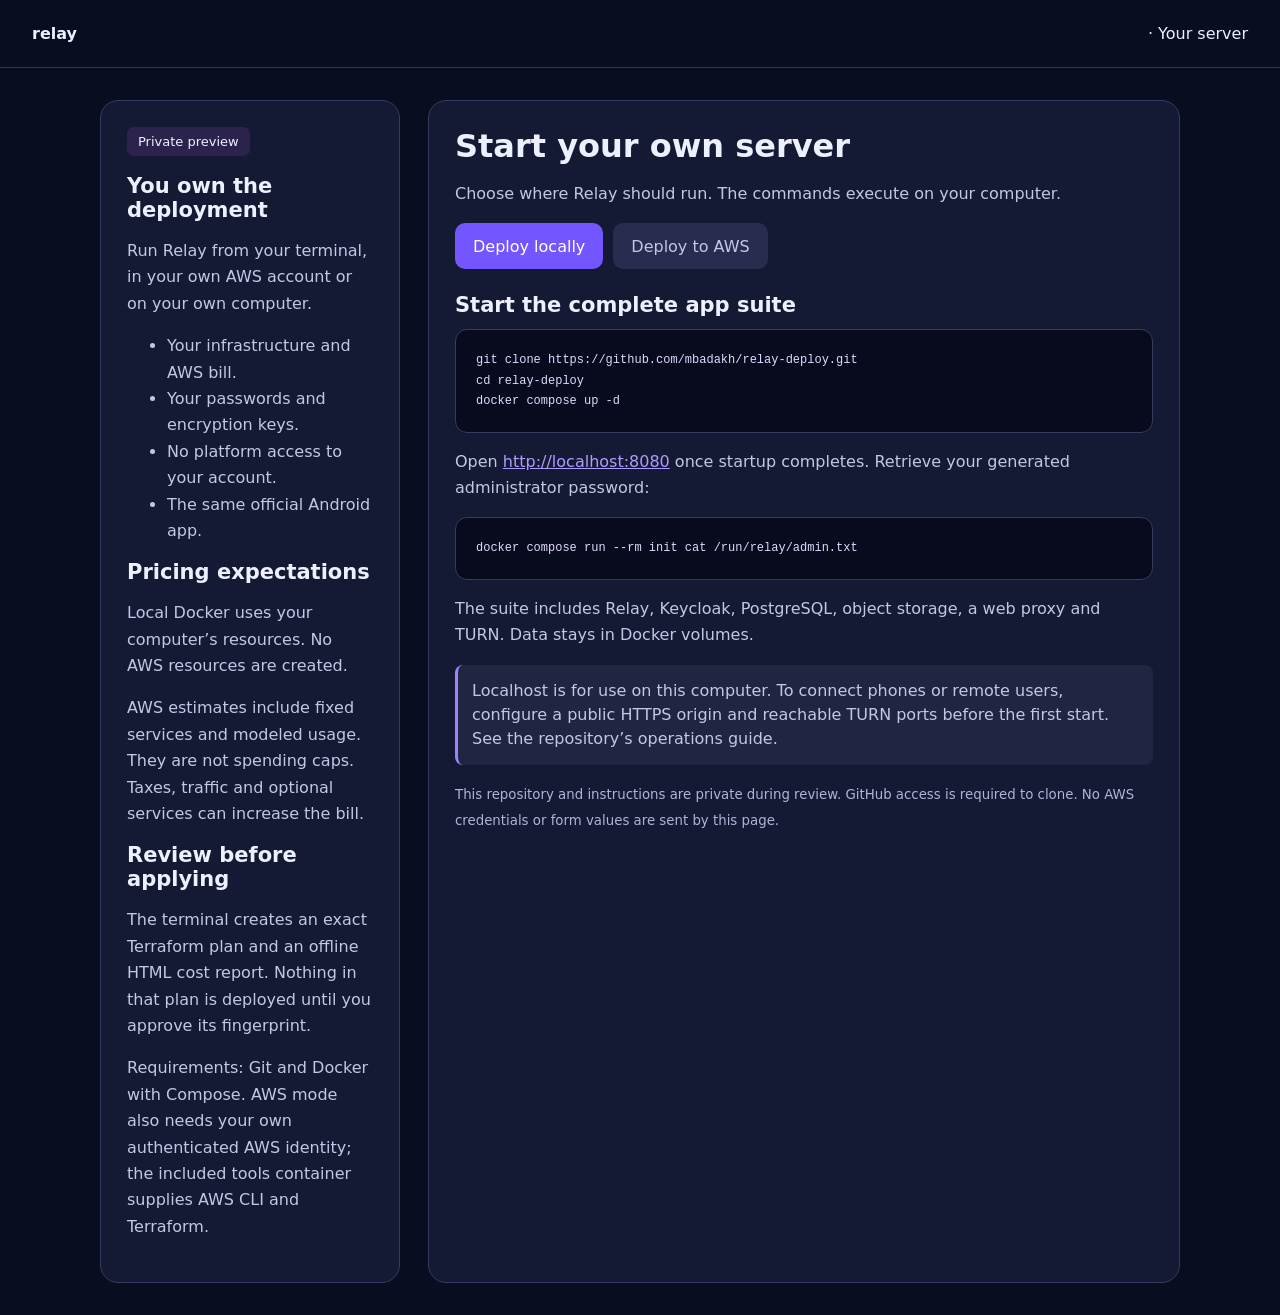
==== docs/index.html @ 275641f8 "feat: add private customer-operated Relay deployment toolkit" ====
<!doctype html>
<html lang="en"><head><meta charset="utf-8"><meta name="viewport" content="width=device-width,initial-scale=1"><title>Run your own Relay server</title><link rel="stylesheet" href="review.css"><style>
body{background:#090d20;color:#edf0ff;font:16px system-ui;margin:0}header{padding:24px 32px;border-bottom:1px solid #333850}main{display:grid;grid-template-columns:300px minmax(0,780px);gap:28px;max-width:1120px;margin:32px auto;padding:0 20px}aside,.panel{padding:26px;background:#151a34;border:1px solid #343b60;border-radius:18px}aside{align-self:start}h1{font-size:32px;margin:0 0 14px}h2{font-size:21px}p,li{line-height:1.65;color:#c0c8e4}button,input,select{font:inherit}button{cursor:pointer;background:#7356ff;color:white;border:0;border-radius:10px;padding:12px 18px}button[aria-selected=false]{background:#262d4e;color:#c0c8e4}.tabs{display:flex;gap:10px;margin-bottom:24px}.fields{display:grid;grid-template-columns:1fr 1fr;gap:18px}label{display:block;line-height:1.5}input:not([type=checkbox]),select{box-sizing:border-box;width:100%;padding:11px;margin-top:7px;background:#0e142b;color:#fff;border:1px solid #465176;border-radius:9px}fieldset{border:0;padding:0;margin:20px 0}fieldset:disabled{opacity:.45}pre{white-space:pre-wrap;overflow-wrap:anywhere;padding:20px;background:#070b1d;border:1px solid #343b60;border-radius:12px;line-height:1.7;color:#e1d9ff}small{color:#aab6d8}a{color:#ad9bff}.notice{padding:14px;border-left:3px solid #9a85ff;background:#202642}.preview{font-size:13px;background:#2c234d;border-radius:7px;padding:7px 11px;display:inline-block;margin-bottom:18px}.error{color:#ffb3b3} [hidden]{display:none!important}@media(max-width:780px){main{grid-template-columns:1fr}.fields{grid-template-columns:1fr}}
</style></head><body><header><strong>relay</strong> · Your server</header><main><aside><span class="preview">Private preview</span><h2>You own the deployment</h2><p>Run Relay from your terminal, in your own AWS account or on your own computer.</p><ul><li>Your infrastructure and AWS bill.</li><li>Your passwords and encryption keys.</li><li>No platform access to your account.</li><li>The same official Android app.</li></ul><h2>Pricing expectations</h2><p id="pricing">Local Docker uses your computer’s resources. Relay does not create an AWS account or charge a hosting fee.</p><p>AWS estimates include fixed services and modeled usage. They are not spending caps. Taxes, traffic and optional services can increase the bill.</p><h2>Review before applying</h2><p>The terminal creates an exact Terraform plan and an offline HTML cost report. Nothing in that plan is deployed until you approve its fingerprint.</p><p>Requirements: Git and Docker with Compose. AWS mode also needs your own authenticated AWS identity; the included tools container supplies AWS CLI and Terraform.</p></aside><section class="panel"><h1>Start your own server</h1><p>Choose where Relay should run. The commands execute on your computer.</p><nav class="tabs" aria-label="Deployment location"><button id="local-tab" aria-selected="true">Deploy locally</button><button id="aws-tab" aria-selected="false">Deploy to AWS</button></nav><div id="local"><h2>Start the complete app suite</h2><pre>git clone https://github.com/mbadakh/relay-deploy.git
cd relay-deploy
docker compose up -d</pre><p>Open <a href="http://localhost:8080">http://localhost:8080</a> once startup completes. Retrieve your generated administrator password:</p><pre>docker compose run --rm init cat /run/relay/admin.txt</pre><p>The suite includes Relay, Keycloak, PostgreSQL, object storage, a web proxy and TURN. Data stays in Docker volumes.</p><p class="notice">Localhost is for use on this computer. To connect phones or remote users, configure a public HTTPS origin and reachable TURN ports before the first start. See the repository’s operations guide.</p></div><div id="aws" hidden><h2>Configure your AWS server</h2><label><input id="home" type="checkbox" checked> Home lab — one machine, up to 100 registered users</label><p><small>Home lab reduces cost and has no high availability. Production separates application, database and TURN infrastructure.</small></p><fieldset id="sizing" disabled><label>Expected registered users<select id="users"><option value="10">10 users</option><option value="100" selected>100 users</option><option value="1k">1,000 users</option><option disabled>10,000+ — requires a scale-certified release</option></select></label></fieldset><div class="fields"><label>Server name<input id="name" value="my-relay" maxlength="32" autocomplete="off"></label><label>AWS region<select id="region"><option value="eu-central-1">Frankfurt · eu-central-1</option><option value="eu-west-1">Ireland · eu-west-1</option><option value="us-east-1">N. Virginia · us-east-1</option><option value="us-west-2">Oregon · us-west-2</option><option value="ap-southeast-1">Singapore · ap-southeast-1</option></select></label><label>Administrator email<input id="email" type="email" placeholder="you@example.com"></label><label>AWS profile (optional)<input id="profile" placeholder="default"></label><label>Public HTTPS URL (optional)<input id="origin" type="url" placeholder="https://chat.example.com"></label><label>Your Route 53 zone ID (optional)<input id="zone" placeholder="Z0123456789"></label></div><p><small>Supply your domain and zone for managed DNS/TLS. Otherwise you receive a public IP or load balancer hostname. A trusted HTTPS reverse proxy is required before connecting the official mobile app.</small></p><h2>Run from your terminal</h2><pre>git clone https://github.com/mbadakh/relay-deploy.git
cd relay-deploy</pre><p>Use an existing AWS profile, or configure and sign in with the bundled CLI:</p><pre>./relay aws configure sso
./relay aws sso login --profile YOUR_PROFILE</pre><p>The command below skips configuration questions but still requires approval of the exact deployment plan.</p><pre id="command"></pre><p id="error" class="error" role="status"></p><button id="copy">Copy deployment command</button><p>You can also run <code>./relay</code> with no flags for the interactive setup.</p></div><p><small>This repository and instructions are private during review. GitHub access is required to clone. No AWS credentials or form values are sent by this page.</small></p></section></main><script>
const $=id=>document.getElementById(id);let selected='local';const quote=v=>"'"+v.replaceAll("'","'\\''")+"'";
function update(){const home=$('home').checked;$('sizing').disabled=home;$('pricing').textContent=selected==='local'?'Local Docker uses your computer’s resources. No AWS resources are created.':home?'Home lab targets a small monthly bill. The live Frankfurt reference estimate is about $30/month at the modeled usage (September 2026). Region and actual usage change this. Your terminal calculates current prices.':'Production adds managed database, load balancing, networking and backup costs. Expect substantially more than home lab; review the exact live estimate before approving.';let parts=['./relay deploy',home?'--home-lab':'--production --users '+quote($('users').value),'--name '+quote($('name').value.trim()||'my-relay'),'--region '+quote($('region').value),'--admin-email '+quote($('email').value.trim()||'you@example.com')];for(const [id,flag]of [['profile','--profile'],['origin','--public-url'],['zone','--zone-id']])if($(id).value.trim())parts.push(flag+' '+quote($(id).value.trim()));parts.push('--non-interactive');$('command').textContent=parts.join(' \\\n  ');$('error').textContent=$('zone').value.trim()&&!$('origin').value.trim()?'A Route 53 zone also requires your public HTTPS URL.':'';}
function tab(name){selected=name;for(const n of ['local','aws']){$(n).hidden=n!==name;$(n+'-tab').setAttribute('aria-selected',String(n===name));}update();}
$('local-tab').onclick=()=>tab('local');$('aws-tab').onclick=()=>tab('aws');for(const e of document.querySelectorAll('input,select'))e.addEventListener('input',update);$('copy').onclick=async()=>{try{await navigator.clipboard.writeText($('command').textContent);$('copy').textContent='Copied';}catch{$('error').textContent='Select and copy the command above.';}};update();
</script></body></html>
---- docs/review.css ----
:root { color-scheme:dark; --accent:#7659ff; --bg:#171622; --surface:#201f2e; --surface2:#28263a; --text:#f4f3f8; --muted:#aaa6b7; --line:#3a3850; --danger:#ff8a8a; --ok:#6ee7a8; }
  * { box-sizing:border-box; }
  body { margin:0; min-height:100vh; background:var(--bg); color:var(--text); font-family:-apple-system,BlinkMacSystemFont,"Segoe UI",Roboto,Helvetica,Arial,sans-serif; }
  header { display:flex; align-items:center; justify-content:space-between; gap:16px; padding:18px 24px; border-bottom:1px solid var(--line); }
  .header-start { display:flex; align-items:center; gap:11px; }
  a { color:var(--accent); }
  .logo { display:flex; align-items:center; gap:8px; color:var(--text); text-decoration:none; font-weight:800; font-size:20px; }
  .dot { width:12px; height:12px; border-radius:50%; background:var(--accent); }
  .page-layout { display:grid; grid-template-columns:minmax(250px,310px) minmax(0,920px); justify-content:center; align-items:start; gap:24px; width:min(1300px,100%); margin:auto; padding:32px 20px 72px; }
  .page-layout.sidebar-closed { grid-template-columns:minmax(0,920px); }
  main { width:100%; min-width:0; }
  h1 { margin:0 0 8px; font-size:clamp(28px,5vw,40px); }
  h2 { margin:0 0 10px; font-size:20px; }
  h3 { margin:22px 0 8px; font-size:15px; }
  p { line-height:1.55; }
  .sub,.help { color:var(--muted); }
  .sub { margin:0 0 24px; }
  .help { margin:6px 0 0; font-size:13px; }
  .card { background:var(--surface); border:1px solid var(--line); border-radius:16px; padding:22px; margin:0 0 18px; }
  .steps { display:flex; gap:8px; margin:0 0 20px; padding:0; list-style:none; }
  .steps li { flex:1; min-height:5px; border-radius:99px; background:var(--line); font-size:0; }
  .steps li.active { background:var(--accent); }
  .grid { display:grid; grid-template-columns:repeat(2,minmax(0,1fr)); gap:16px; }
  label { display:block; font-size:14px; font-weight:700; }
  input,select,textarea { width:100%; min-height:48px; margin-top:7px; padding:11px 12px; color:var(--text); background:var(--bg); border:1px solid var(--line); border-radius:10px; font:inherit; font-size:16px; }
  textarea { min-height:150px; resize:vertical; font-family:ui-monospace,SFMono-Regular,Consolas,monospace; font-size:13px; }
  input:focus,select:focus,textarea:focus,button:focus-visible,a:focus-visible { outline:3px solid color-mix(in srgb,var(--accent) 55%,transparent); outline-offset:2px; }
  button,.button { min-height:46px; border:0; border-radius:11px; padding:11px 18px; font:inherit; font-weight:750; cursor:pointer; }
  button:disabled { cursor:not-allowed; opacity:.5; }
  .primary { color:white; background:var(--accent); }
  .secondary { color:var(--text); background:transparent; border:1px solid var(--line); }
  .danger { color:white; background:#b93652; }
  .actions { display:flex; flex-wrap:wrap; justify-content:flex-end; gap:10px; margin-top:20px; }
  .notice { border-left:4px solid var(--accent); padding:12px 14px; background:var(--surface2); border-radius:8px; line-height:1.5; }
  .warning { border-left-color:#f0ad4e; }
  .checklist { padding-left:22px; line-height:1.65; }
  .method-grid { display:grid; grid-template-columns:repeat(3,minmax(0,1fr)); gap:10px; margin:14px 0; }
  .method-choice { position:relative; display:block; min-height:98px; padding:14px; border:1px solid var(--line); border-radius:12px; background:var(--bg); cursor:pointer; }
  .method-choice:has(input:checked) { border-color:var(--accent); box-shadow:0 0 0 1px var(--accent); }
  .method-choice input { width:auto; min-height:auto; margin:0 7px 0 0; }
  .method-choice small { display:block; margin:7px 0 0 24px; color:var(--muted); font-weight:400; line-height:1.4; }
  .unavailable { color:#f0c36d; }
  .os-title { color:var(--muted); margin:16px 0 5px; font-size:12px; text-transform:uppercase; letter-spacing:.05em; }
  .command-wrap { position:relative; }
  .copy-command { position:absolute; top:7px; right:7px; z-index:1; min-height:34px; padding:6px 10px; color:var(--text); background:var(--surface2); border:1px solid var(--line); font-size:12px; }
  .copy-status { min-height:18px; color:var(--muted); font-size:12px; }
  .info-toggle { display:inline-grid; place-items:center; width:42px; min-height:42px; padding:0; border:1px solid var(--line); border-radius:50%; color:var(--text); background:var(--surface); font-family:Georgia,serif; font-size:21px; }
  .info-sidebar { position:sticky; top:20px; max-height:calc(100vh - 40px); overflow:auto; background:var(--surface); border:1px solid var(--line); border-radius:16px; padding:20px; }
  .sidebar-closed .info-sidebar { display:none; }
  .info-sidebar h2 { padding-right:42px; }
  .info-sidebar h3 { margin-top:20px; color:var(--accent); }
  .info-sidebar p,.info-sidebar li { color:var(--muted); font-size:13px; line-height:1.55; }
  .info-sidebar ul { margin:8px 0 0; padding-left:20px; }
  .info-close { position:absolute; top:14px; right:14px; min-height:38px; padding:6px 11px; color:var(--text); background:transparent; border:1px solid var(--line); }
  .os-tabs { margin:12px 0 18px; border:1px solid var(--line); border-radius:12px; overflow:hidden; background:var(--bg); }
  .os-tablist { display:flex; gap:0; overflow-x:auto; border-bottom:1px solid var(--line); background:var(--surface2); }
  .os-tab { min-height:42px; flex:1 0 auto; padding:8px 14px; border-radius:0; color:var(--muted); background:transparent; font-size:13px; }
  .os-tab[aria-selected="true"] { color:white; background:var(--accent); }
  .os-panel { padding:12px; }
  .os-panel pre { margin:0; }
  .error { color:var(--danger); }
  .success { color:var(--ok); }
  code { padding:2px 5px; background:var(--bg); border-radius:5px; }
  pre { overflow:auto; white-space:pre; padding:14px; background:#11101a; border:1px solid var(--line); border-radius:10px; font-size:12px; line-height:1.55; }
  details { border:1px solid var(--line); border-radius:12px; margin:10px 0; overflow:hidden; }
  summary { padding:14px; cursor:pointer; font-weight:700; }
  details > div { border-top:1px solid var(--line); padding:2px 14px 14px; }
  .status { display:flex; align-items:center; gap:12px; }
  .progress-heading { display:flex; align-items:center; justify-content:space-between; gap:14px; margin-bottom:10px; }
  .progress-heading h2 { margin:0; }
  .progress-heading button { flex:none; }
  .spinner { width:22px; height:22px; border:3px solid var(--line); border-top-color:var(--accent); border-radius:50%; animation:spin .8s linear infinite; flex:none; }
  @keyframes spin { to { transform:rotate(360deg); } }
  .result { margin-top:16px; }
  .result dt { color:var(--muted); font-size:12px; font-weight:700; text-transform:uppercase; margin-top:14px; }
  .result dd { margin:4px 0; overflow-wrap:anywhere; white-space:pre-wrap; }
  .adjustment-notice { margin-bottom:18px; }
  .review-section { margin-top:22px; }
  .review-section > h3 { margin:0 0 12px; font-size:17px; }
  .summary-grid { display:grid; grid-template-columns:repeat(4,minmax(0,1fr)); gap:10px; }
  .summary-card { min-width:0; padding:13px; border:1px solid var(--line); border-radius:12px; background:var(--bg); }
  .summary-card .summary-label { display:block; color:var(--muted); font-size:11px; font-weight:750; letter-spacing:.04em; text-transform:uppercase; }
  .summary-card .summary-value { display:block; margin-top:7px; font-size:17px; font-weight:800; overflow-wrap:anywhere; }
  .summary-card.accent { border-color:color-mix(in srgb,var(--accent) 58%,var(--line)); background:color-mix(in srgb,var(--accent) 10%,var(--bg)); }
  .table-wrap { max-height:420px; overflow:auto; margin-top:12px; border:1px solid var(--line); border-radius:12px; background:var(--bg); }
  .review-table { width:100%; border-collapse:collapse; font-size:13px; }
  .review-table th,.review-table td { padding:11px 13px; border-bottom:1px solid var(--line); text-align:left; vertical-align:top; }
  .review-table th { position:sticky; top:0; z-index:1; color:var(--muted); background:var(--surface2); font-size:11px; letter-spacing:.04em; text-transform:uppercase; }
  .review-table tr:last-child td { border-bottom:0; }
  .review-table .number { text-align:right; white-space:nowrap; font-variant-numeric:tabular-nums; }
  .resource-address { max-width:440px; overflow-wrap:anywhere; font-family:ui-monospace,SFMono-Regular,Consolas,monospace; font-size:12px; }
  .action-pill { display:inline-block; padding:3px 8px; border-radius:99px; background:var(--surface2); font-size:11px; font-weight:800; text-transform:capitalize; }
  .action-create { color:var(--ok); }
  .action-delete,.action-replace { color:var(--danger); }
  .action-update { color:#f0c36d; }
  .health-grid { margin-top:12px; }
  .health-grid .summary-value { font-size:14px; line-height:1.4; }
  .health-grid .healthy { color:var(--ok); }
  .health-grid .unreachable { color:var(--danger); }
  body.embedded header .external-navigation { display:none; }
  .management-actions { display:grid; grid-template-columns:repeat(2,minmax(0,1fr)); gap:12px; margin-top:18px; }
  .management-actions button { width:100%; }
  .danger-zone { margin-top:24px; padding:18px; border:1px solid color-mix(in srgb,var(--danger) 55%,var(--line)); border-radius:14px; background:color-mix(in srgb,#b93652 8%,var(--surface)); }
  .danger-zone h3 { margin-top:0; color:var(--danger); }
  .inline-check { display:flex; align-items:flex-start; gap:10px; margin-top:16px; font-weight:650; }
  .inline-check input { width:auto; min-height:auto; margin:3px 0 0; flex:none; }
  .operation-card { margin-top:18px; padding:16px; border:1px solid var(--line); border-radius:13px; background:var(--bg); }
  .operation-card .actions { justify-content:flex-start; }
  .exclusions { margin:10px 0 0; padding-left:20px; color:var(--muted); font-size:13px; line-height:1.55; }
  .empty-summary { margin:10px 0 0; padding:13px; color:var(--muted); border:1px dashed var(--line); border-radius:10px; }
  .review-link { margin:12px 0 0; }
  [hidden] { display:none !important; }
  @media (max-width:960px) { .page-layout{display:block;width:100%;padding:24px 14px 52px;} .info-sidebar{display:none;position:fixed;inset:0;z-index:1000;max-height:none;border:0;border-radius:0;padding:max(24px,env(safe-area-inset-top)) 20px max(24px,env(safe-area-inset-bottom));} .info-sidebar.open{display:block;} .info-close{top:max(14px,env(safe-area-inset-top));} body.info-open{overflow:hidden;} }
  @media (min-width:961px) { .info-close{display:none;} }
  @media (max-width:760px) { .summary-grid{grid-template-columns:repeat(2,minmax(0,1fr));} }
  @media (max-width:640px) { header{padding:max(12px,env(safe-area-inset-top)) 14px 12px;} .card{padding:17px;} .grid,.method-grid,.management-actions{grid-template-columns:1fr;} .actions{flex-direction:column-reverse;} .actions button,.actions .button{width:100%; text-align:center;} .progress-heading{align-items:flex-start;} .progress-heading button{min-height:40px;padding:8px 11px;} .review-table th,.review-table td{padding:10px;} }
  @media (prefers-reduced-motion:reduce) { .spinner{animation:none;} }
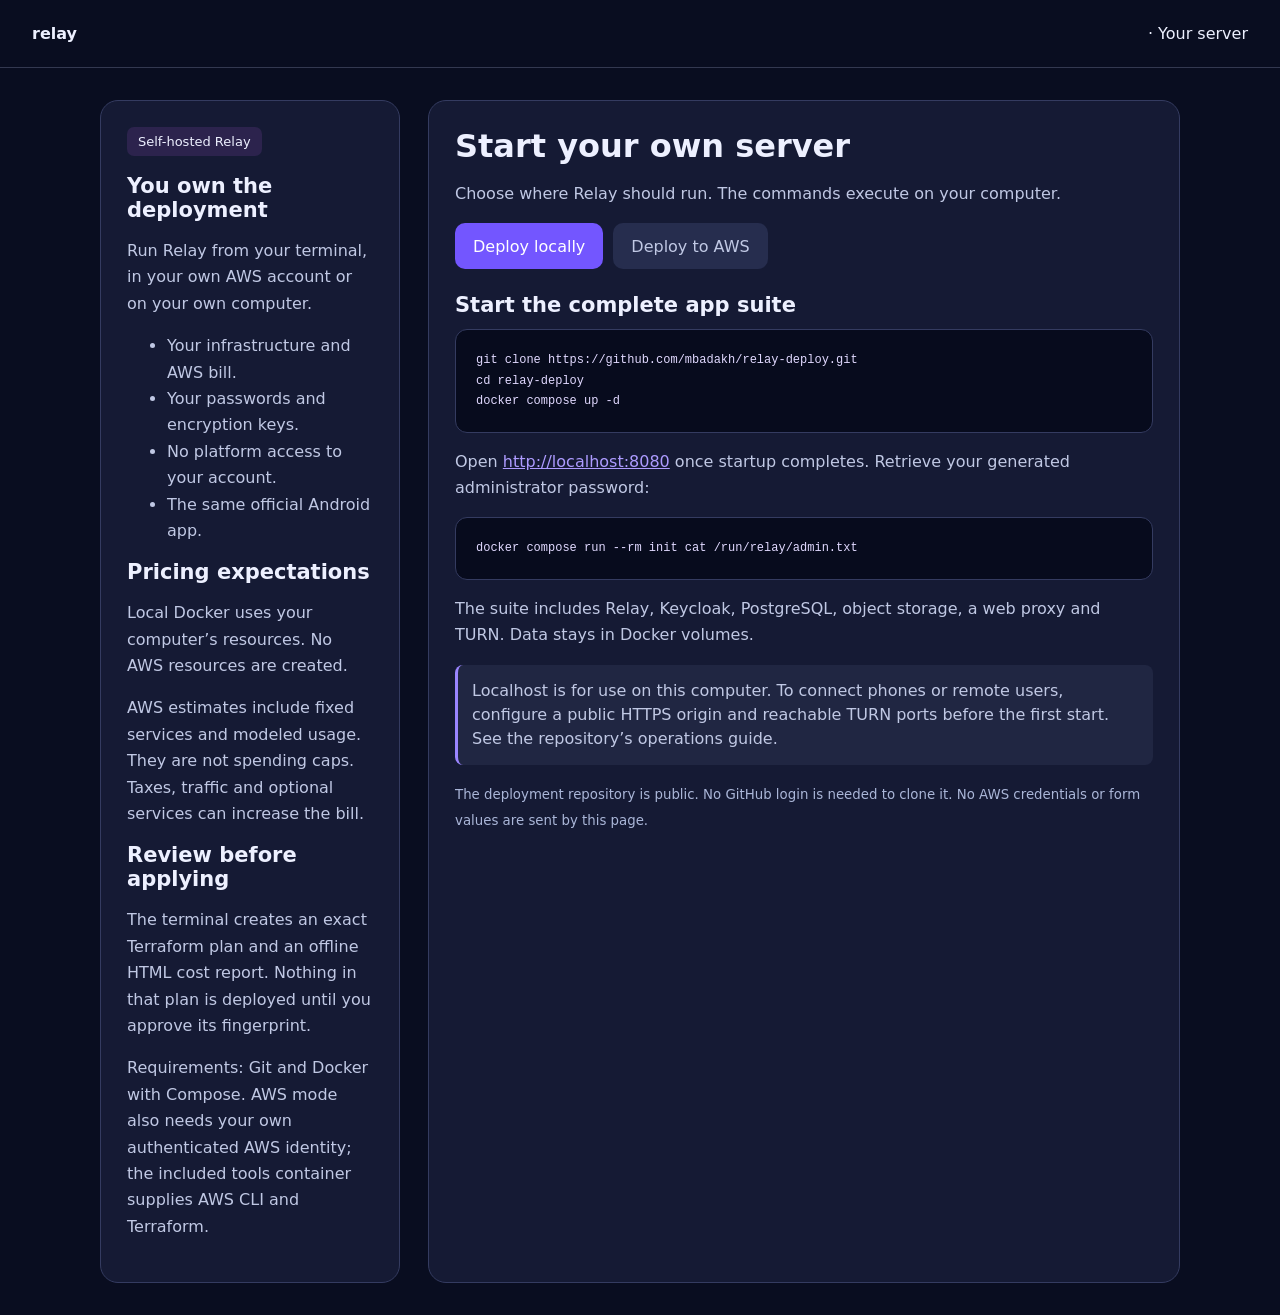
==== commit a4498357: "docs: publish self-hosting instructions and approved publisher configuration" ====
--- a/docs/index.html
+++ b/docs/index.html
@@ -1,11 +1,11 @@
 <!doctype html>
 <html lang="en"><head><meta charset="utf-8"><meta name="viewport" content="width=device-width,initial-scale=1"><title>Run your own Relay server</title><link rel="stylesheet" href="review.css"><style>
 body{background:#090d20;color:#edf0ff;font:16px system-ui;margin:0}header{padding:24px 32px;border-bottom:1px solid #333850}main{display:grid;grid-template-columns:300px minmax(0,780px);gap:28px;max-width:1120px;margin:32px auto;padding:0 20px}aside,.panel{padding:26px;background:#151a34;border:1px solid #343b60;border-radius:18px}aside{align-self:start}h1{font-size:32px;margin:0 0 14px}h2{font-size:21px}p,li{line-height:1.65;color:#c0c8e4}button,input,select{font:inherit}button{cursor:pointer;background:#7356ff;color:white;border:0;border-radius:10px;padding:12px 18px}button[aria-selected=false]{background:#262d4e;color:#c0c8e4}.tabs{display:flex;gap:10px;margin-bottom:24px}.fields{display:grid;grid-template-columns:1fr 1fr;gap:18px}label{display:block;line-height:1.5}input:not([type=checkbox]),select{box-sizing:border-box;width:100%;padding:11px;margin-top:7px;background:#0e142b;color:#fff;border:1px solid #465176;border-radius:9px}fieldset{border:0;padding:0;margin:20px 0}fieldset:disabled{opacity:.45}pre{white-space:pre-wrap;overflow-wrap:anywhere;padding:20px;background:#070b1d;border:1px solid #343b60;border-radius:12px;line-height:1.7;color:#e1d9ff}small{color:#aab6d8}a{color:#ad9bff}.notice{padding:14px;border-left:3px solid #9a85ff;background:#202642}.preview{font-size:13px;background:#2c234d;border-radius:7px;padding:7px 11px;display:inline-block;margin-bottom:18px}.error{color:#ffb3b3} [hidden]{display:none!important}@media(max-width:780px){main{grid-template-columns:1fr}.fields{grid-template-columns:1fr}}
-</style></head><body><header><strong>relay</strong> · Your server</header><main><aside><span class="preview">Private preview</span><h2>You own the deployment</h2><p>Run Relay from your terminal, in your own AWS account or on your own computer.</p><ul><li>Your infrastructure and AWS bill.</li><li>Your passwords and encryption keys.</li><li>No platform access to your account.</li><li>The same official Android app.</li></ul><h2>Pricing expectations</h2><p id="pricing">Local Docker uses your computer’s resources. Relay does not create an AWS account or charge a hosting fee.</p><p>AWS estimates include fixed services and modeled usage. They are not spending caps. Taxes, traffic and optional services can increase the bill.</p><h2>Review before applying</h2><p>The terminal creates an exact Terraform plan and an offline HTML cost report. Nothing in that plan is deployed until you approve its fingerprint.</p><p>Requirements: Git and Docker with Compose. AWS mode also needs your own authenticated AWS identity; the included tools container supplies AWS CLI and Terraform.</p></aside><section class="panel"><h1>Start your own server</h1><p>Choose where Relay should run. The commands execute on your computer.</p><nav class="tabs" aria-label="Deployment location"><button id="local-tab" aria-selected="true">Deploy locally</button><button id="aws-tab" aria-selected="false">Deploy to AWS</button></nav><div id="local"><h2>Start the complete app suite</h2><pre>git clone https://github.com/mbadakh/relay-deploy.git
+</style></head><body><header><strong>relay</strong> · Your server</header><main><aside><span class="preview">Self-hosted Relay</span><h2>You own the deployment</h2><p>Run Relay from your terminal, in your own AWS account or on your own computer.</p><ul><li>Your infrastructure and AWS bill.</li><li>Your passwords and encryption keys.</li><li>No platform access to your account.</li><li>The same official Android app.</li></ul><h2>Pricing expectations</h2><p id="pricing">Local Docker uses your computer’s resources. Relay does not create an AWS account or charge a hosting fee.</p><p>AWS estimates include fixed services and modeled usage. They are not spending caps. Taxes, traffic and optional services can increase the bill.</p><h2>Review before applying</h2><p>The terminal creates an exact Terraform plan and an offline HTML cost report. Nothing in that plan is deployed until you approve its fingerprint.</p><p>Requirements: Git and Docker with Compose. AWS mode also needs your own authenticated AWS identity; the included tools container supplies AWS CLI and Terraform.</p></aside><section class="panel"><h1>Start your own server</h1><p>Choose where Relay should run. The commands execute on your computer.</p><nav class="tabs" aria-label="Deployment location"><button id="local-tab" aria-selected="true">Deploy locally</button><button id="aws-tab" aria-selected="false">Deploy to AWS</button></nav><div id="local"><h2>Start the complete app suite</h2><pre>git clone https://github.com/mbadakh/relay-deploy.git
 cd relay-deploy
 docker compose up -d</pre><p>Open <a href="http://localhost:8080">http://localhost:8080</a> once startup completes. Retrieve your generated administrator password:</p><pre>docker compose run --rm init cat /run/relay/admin.txt</pre><p>The suite includes Relay, Keycloak, PostgreSQL, object storage, a web proxy and TURN. Data stays in Docker volumes.</p><p class="notice">Localhost is for use on this computer. To connect phones or remote users, configure a public HTTPS origin and reachable TURN ports before the first start. See the repository’s operations guide.</p></div><div id="aws" hidden><h2>Configure your AWS server</h2><label><input id="home" type="checkbox" checked> Home lab — one machine, up to 100 registered users</label><p><small>Home lab reduces cost and has no high availability. Production separates application, database and TURN infrastructure.</small></p><fieldset id="sizing" disabled><label>Expected registered users<select id="users"><option value="10">10 users</option><option value="100" selected>100 users</option><option value="1k">1,000 users</option><option disabled>10,000+ — requires a scale-certified release</option></select></label></fieldset><div class="fields"><label>Server name<input id="name" value="my-relay" maxlength="32" autocomplete="off"></label><label>AWS region<select id="region"><option value="eu-central-1">Frankfurt · eu-central-1</option><option value="eu-west-1">Ireland · eu-west-1</option><option value="us-east-1">N. Virginia · us-east-1</option><option value="us-west-2">Oregon · us-west-2</option><option value="ap-southeast-1">Singapore · ap-southeast-1</option></select></label><label>Administrator email<input id="email" type="email" placeholder="you@example.com"></label><label>AWS profile (optional)<input id="profile" placeholder="default"></label><label>Public HTTPS URL (optional)<input id="origin" type="url" placeholder="https://chat.example.com"></label><label>Your Route 53 zone ID (optional)<input id="zone" placeholder="Z0123456789"></label></div><p><small>Supply your domain and zone for managed DNS/TLS. Otherwise you receive a public IP or load balancer hostname. A trusted HTTPS reverse proxy is required before connecting the official mobile app.</small></p><h2>Run from your terminal</h2><pre>git clone https://github.com/mbadakh/relay-deploy.git
 cd relay-deploy</pre><p>Use an existing AWS profile, or configure and sign in with the bundled CLI:</p><pre>./relay aws configure sso
-./relay aws sso login --profile YOUR_PROFILE</pre><p>The command below skips configuration questions but still requires approval of the exact deployment plan.</p><pre id="command"></pre><p id="error" class="error" role="status"></p><button id="copy">Copy deployment command</button><p>You can also run <code>./relay</code> with no flags for the interactive setup.</p></div><p><small>This repository and instructions are private during review. GitHub access is required to clone. No AWS credentials or form values are sent by this page.</small></p></section></main><script>
+./relay aws sso login --profile YOUR_PROFILE</pre><p>The command below skips configuration questions but still requires approval of the exact deployment plan.</p><pre id="command"></pre><p id="error" class="error" role="status"></p><button id="copy">Copy deployment command</button><p>You can also run <code>./relay</code> with no flags for the interactive setup.</p></div><p><small>The deployment repository is public. No GitHub login is needed to clone it. No AWS credentials or form values are sent by this page.</small></p></section></main><script>
 const $=id=>document.getElementById(id);let selected='local';const quote=v=>"'"+v.replaceAll("'","'\\''")+"'";
 function update(){const home=$('home').checked;$('sizing').disabled=home;$('pricing').textContent=selected==='local'?'Local Docker uses your computer’s resources. No AWS resources are created.':home?'Home lab targets a small monthly bill. The live Frankfurt reference estimate is about $30/month at the modeled usage (September 2026). Region and actual usage change this. Your terminal calculates current prices.':'Production adds managed database, load balancing, networking and backup costs. Expect substantially more than home lab; review the exact live estimate before approving.';let parts=['./relay deploy',home?'--home-lab':'--production --users '+quote($('users').value),'--name '+quote($('name').value.trim()||'my-relay'),'--region '+quote($('region').value),'--admin-email '+quote($('email').value.trim()||'you@example.com')];for(const [id,flag]of [['profile','--profile'],['origin','--public-url'],['zone','--zone-id']])if($(id).value.trim())parts.push(flag+' '+quote($(id).value.trim()));parts.push('--non-interactive');$('command').textContent=parts.join(' \\\n  ');$('error').textContent=$('zone').value.trim()&&!$('origin').value.trim()?'A Route 53 zone also requires your public HTTPS URL.':'';}
 function tab(name){selected=name;for(const n of ['local','aws']){$(n).hidden=n!==name;$(n+'-tab').setAttribute('aria-selected',String(n===name));}update();}
